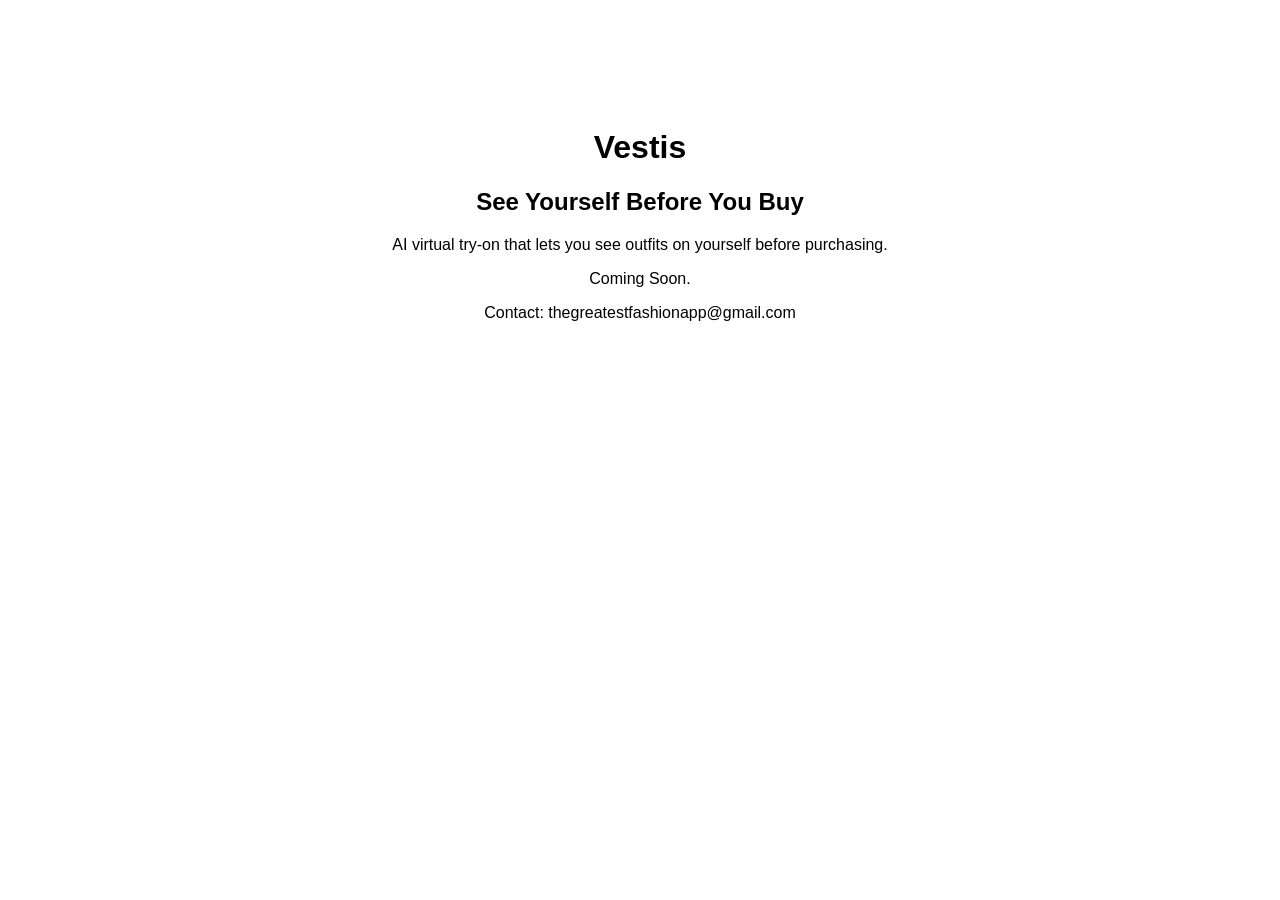
==== index.html @ 5dd913bd "Create index.html" ====
<!DOCTYPE html>
<html>
<head>
    <title>Vestis</title>
    <meta charset="UTF-8">
</head>

<body style="font-family: Arial; text-align:center; padding-top:100px;">

<h1>Vestis</h1>

<h2>See Yourself Before You Buy</h2>

<p>
AI virtual try-on that lets you see outfits on yourself before purchasing.
</p>

<p>
Coming Soon.
</p>

<p>
Contact:
thegreatestfashionapp@gmail.com
</p>

</body>
</html>
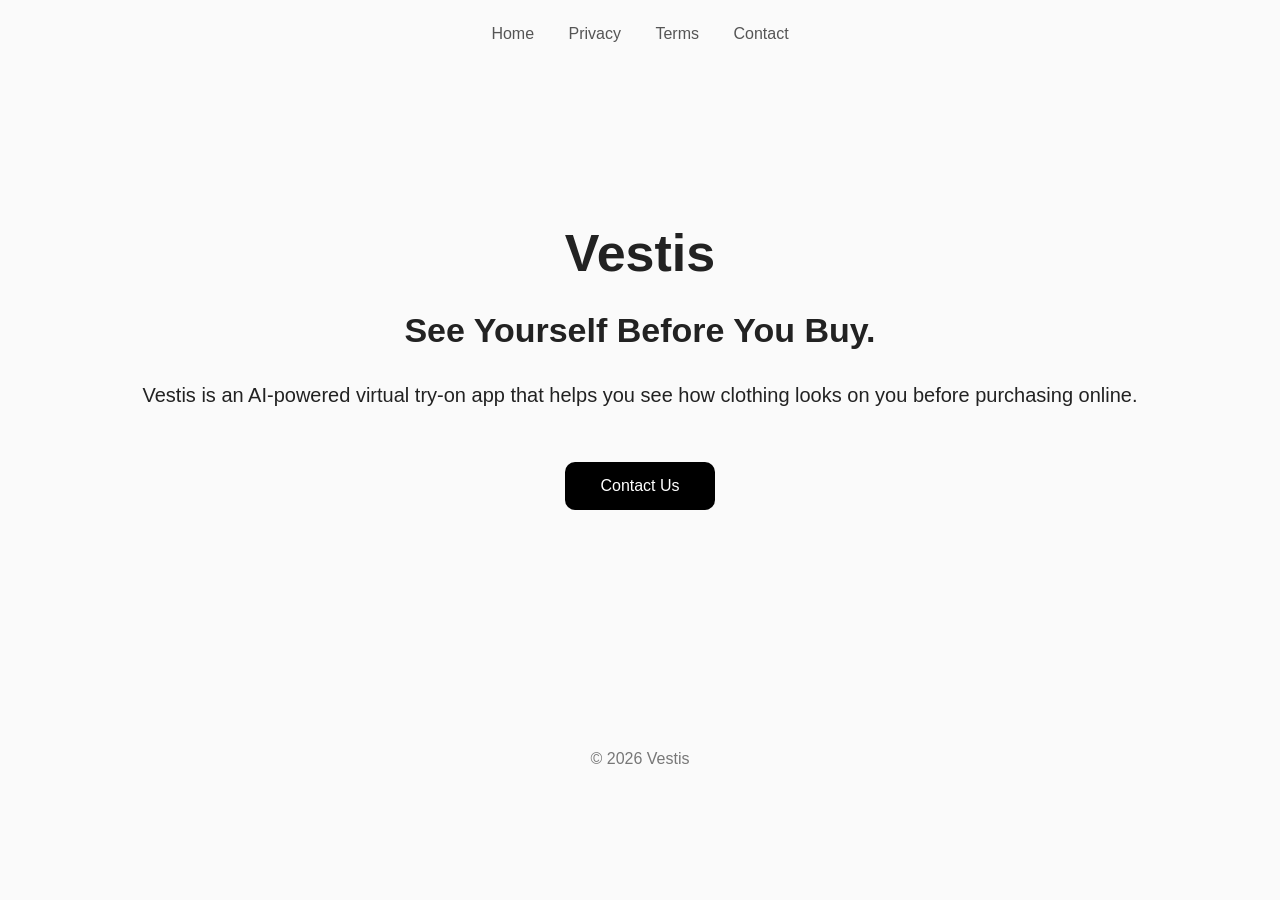
==== commit db393e83: "Update index.html" ====
--- a/index.html
+++ b/index.html
@@ -1,28 +1,58 @@
 <!DOCTYPE html>
 <html>
+
 <head>
-    <title>Vestis</title>
-    <meta charset="UTF-8">
+
+<title>Vestis</title>
+
+<link rel="stylesheet" href="styles.css">
+
+<meta charset="UTF-8">
+
+<meta name="viewport" content="width=device-width, initial-scale=1">
+
 </head>
 
-<body style="font-family: Arial; text-align:center; padding-top:100px;">
+<body>
+
+<nav>
+
+<a href="index.html">Home</a>
+
+<a href="privacy.html">Privacy</a>
+
+<a href="terms.html">Terms</a>
+
+<a href="contact.html">Contact</a>
+
+</nav>
+
+<div class="hero">
 
 <h1>Vestis</h1>
 
-<h2>See Yourself Before You Buy</h2>
+<h2>See Yourself Before You Buy.</h2>
 
 <p>
-AI virtual try-on that lets you see outfits on yourself before purchasing.
+
+Vestis is an AI-powered virtual try-on app that helps you see how clothing looks on you before purchasing online.
+
 </p>
 
-<p>
-Coming Soon.
-</p>
+<a class="button" href="mailto:thegreatestfashionapp@gmail.com">
 
-<p>
-Contact:
-thegreatestfashionapp@gmail.com
-</p>
+Contact Us
+
+</a>
+
+</div>
+
+<footer>
+
+© 2026 Vestis
+
+</footer>
 
 </body>
+
 </html>
--- a/styles.css
+++ b/styles.css
@@ -0,0 +1,59 @@
+body{
+    margin:0;
+    font-family:Arial, Helvetica, sans-serif;
+    background:#fafafa;
+    color:#222;
+}
+
+.container{
+    max-width:900px;
+    margin:auto;
+    padding:60px 30px;
+}
+
+h1{
+    font-size:52px;
+    margin-bottom:10px;
+}
+
+h2{
+    font-size:34px;
+}
+
+p{
+    font-size:20px;
+    line-height:1.7;
+}
+
+.hero{
+    text-align:center;
+    padding:120px 20px;
+}
+
+.button{
+    display:inline-block;
+    margin-top:30px;
+    padding:15px 35px;
+    background:black;
+    color:white;
+    text-decoration:none;
+    border-radius:10px;
+}
+
+nav{
+    text-align:center;
+    padding:25px;
+}
+
+nav a{
+    margin:15px;
+    color:#555;
+    text-decoration:none;
+}
+
+footer{
+    text-align:center;
+    margin-top:80px;
+    padding:40px;
+    color:#777;
+}
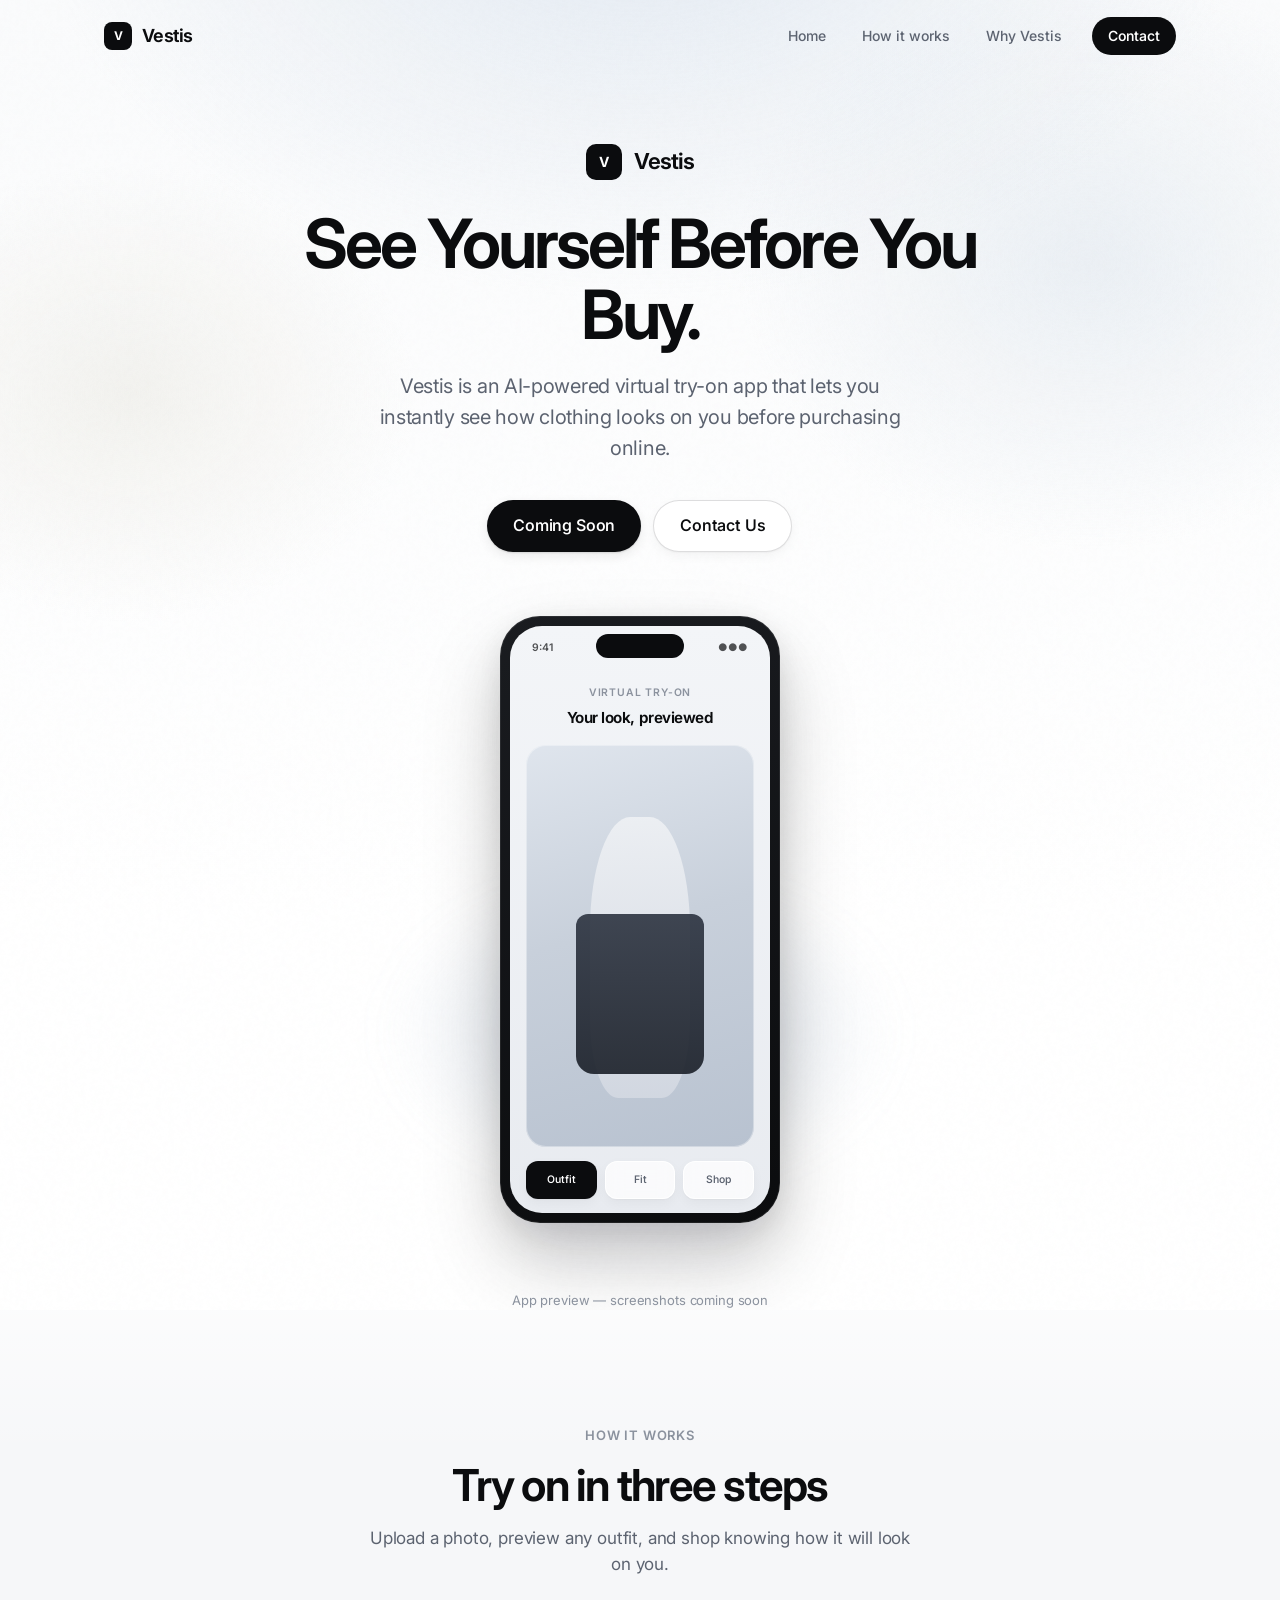
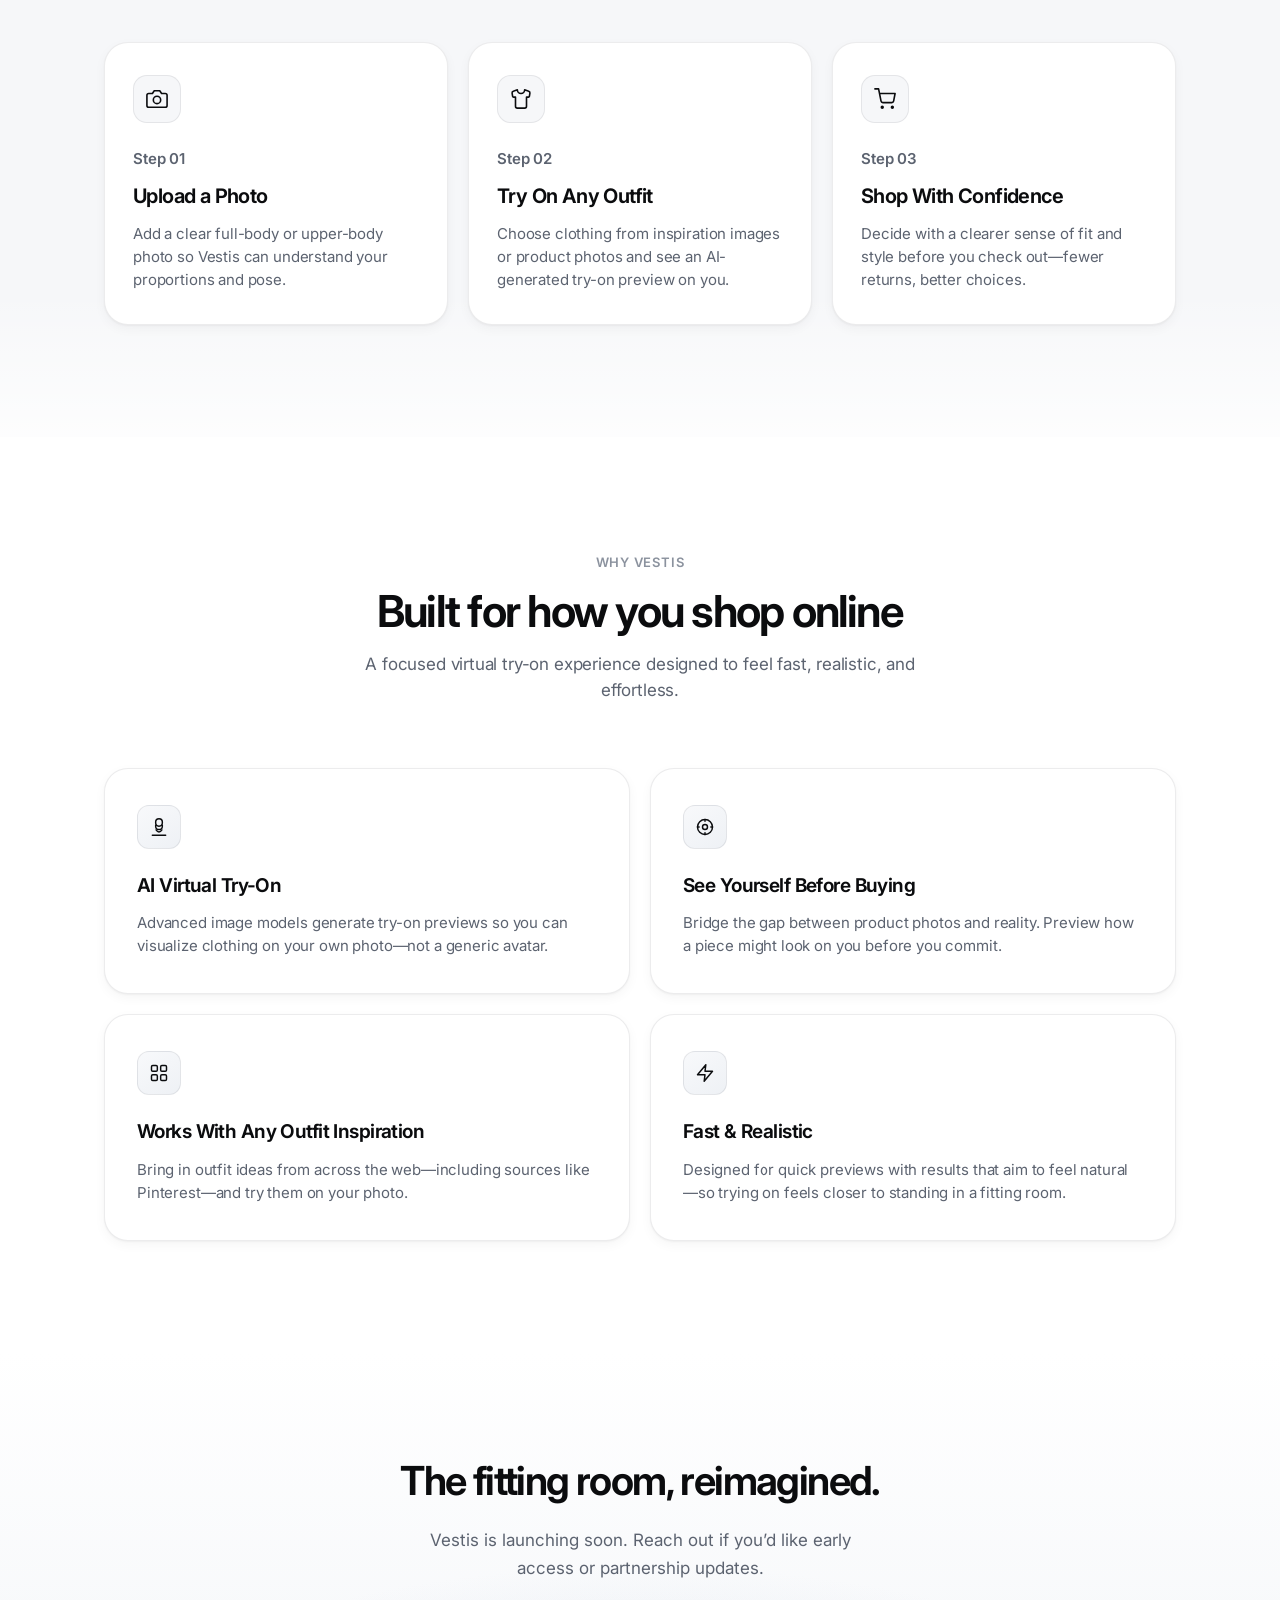
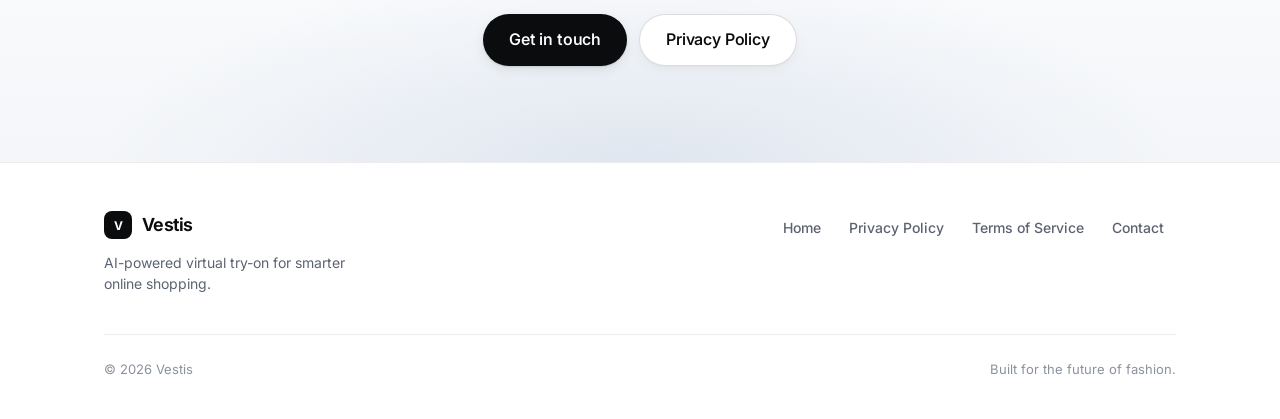
==== commit 4d563192: "update" ====
--- a/index.html
+++ b/index.html
@@ -1,58 +1,253 @@
 <!DOCTYPE html>
-<html>
-
+<html lang="en">
 <head>
-
-<title>Vestis</title>
-
-<link rel="stylesheet" href="styles.css">
-
-<meta charset="UTF-8">
-
-<meta name="viewport" content="width=device-width, initial-scale=1">
-
+  <meta charset="UTF-8">
+  <meta name="viewport" content="width=device-width, initial-scale=1.0">
+  <title>Vestis — AI Virtual Try-On</title>
+  <meta name="description" content="Vestis is an AI-powered virtual try-on app that lets you instantly see how clothing looks on you before purchasing online.">
+  <meta name="theme-color" content="#ffffff">
+  <link rel="canonical" href="https://isaacbwoolford.github.io/vestis.github.io/">
+
+  <meta property="og:type" content="website">
+  <meta property="og:site_name" content="Vestis">
+  <meta property="og:title" content="Vestis — AI Virtual Try-On">
+  <meta property="og:description" content="See yourself before you buy. Vestis uses AI to show how clothing looks on you before you purchase online.">
+  <meta property="og:url" content="https://isaacbwoolford.github.io/vestis.github.io/">
+  <meta property="og:image" content="https://isaacbwoolford.github.io/vestis.github.io/assets/og-image.png">
+
+  <meta name="twitter:card" content="summary_large_image">
+  <meta name="twitter:title" content="Vestis — AI Virtual Try-On">
+  <meta name="twitter:description" content="See yourself before you buy. AI-powered virtual try-on for online shopping.">
+  <meta name="twitter:image" content="https://isaacbwoolford.github.io/vestis.github.io/assets/og-image.png">
+
+  <link rel="icon" href="favicon.ico" sizes="any">
+  <link rel="icon" type="image/png" href="assets/favicon-32.png" sizes="32x32">
+  <link rel="apple-touch-icon" href="assets/favicon-32.png">
+
+  <link rel="preconnect" href="https://fonts.googleapis.com">
+  <link rel="preconnect" href="https://fonts.gstatic.com" crossorigin>
+  <link href="https://fonts.googleapis.com/css2?family=Inter:opsz,wght@14..32,400..700&display=swap" rel="stylesheet">
+  <link rel="stylesheet" href="styles.css">
 </head>
-
 <body>
-
-<nav>
-
-<a href="index.html">Home</a>
-
-<a href="privacy.html">Privacy</a>
-
-<a href="terms.html">Terms</a>
-
-<a href="contact.html">Contact</a>
-
-</nav>
-
-<div class="hero">
-
-<h1>Vestis</h1>
-
-<h2>See Yourself Before You Buy.</h2>
-
-<p>
-
-Vestis is an AI-powered virtual try-on app that helps you see how clothing looks on you before purchasing online.
-
-</p>
-
-<a class="button" href="mailto:thegreatestfashionapp@gmail.com">
-
-Contact Us
-
-</a>
-
-</div>
-
-<footer>
-
-© 2026 Vestis
-
-</footer>
-
+  <a class="sr-only" href="#main">Skip to content</a>
+
+  <header class="site-header" id="site-header">
+    <div class="container nav">
+      <a class="logo" href="index.html" aria-label="Vestis home">
+        <span class="logo-mark" aria-hidden="true">V</span>
+        <span>Vestis</span>
+      </a>
+
+      <button class="nav-toggle" type="button" aria-label="Open menu" aria-expanded="false" aria-controls="primary-nav">
+        <span class="nav-toggle-icon" aria-hidden="true">
+          <span></span>
+          <span></span>
+          <span></span>
+        </span>
+      </button>
+
+      <nav class="nav-links" id="primary-nav" aria-label="Primary">
+        <a href="index.html" aria-current="page">Home</a>
+        <a href="#how-it-works">How it works</a>
+        <a href="#why-vestis">Why Vestis</a>
+        <a href="contact.html" class="nav-cta">Contact</a>
+      </nav>
+    </div>
+  </header>
+
+  <main id="main">
+    <section class="hero" aria-labelledby="hero-heading">
+      <div class="hero-atmosphere" aria-hidden="true"></div>
+      <div class="container">
+        <div class="hero-content">
+          <div class="brand-lockup">
+            <span class="logo-mark" aria-hidden="true">V</span>
+            <span class="brand-name">Vestis</span>
+          </div>
+          <h1 id="hero-heading" class="hero-title">See Yourself Before You Buy.</h1>
+          <p class="hero-subtitle">
+            Vestis is an AI-powered virtual try-on app that lets you instantly see how clothing looks on you before purchasing online.
+          </p>
+          <div class="hero-actions">
+            <a class="btn btn-primary btn-lg" href="#coming-soon">Coming Soon</a>
+            <a class="btn btn-secondary btn-lg" href="contact.html">Contact Us</a>
+          </div>
+        </div>
+
+        <div class="phone-section" id="coming-soon">
+          <div class="phone-glow" aria-hidden="true"></div>
+          <div class="phone-frame" role="img" aria-label="Vestis app phone mockup placeholder for future screenshots">
+            <div class="phone-notch" aria-hidden="true"></div>
+            <div class="phone-screen">
+              <div class="phone-status" aria-hidden="true">
+                <span>9:41</span>
+                <span>●●●</span>
+              </div>
+              <div class="phone-app" aria-hidden="true">
+                <div class="phone-app-header">
+                  <span>Virtual Try-On</span>
+                  <strong>Your look, previewed</strong>
+                </div>
+                <div class="try-on-stage"></div>
+                <div class="phone-chips">
+                  <div class="phone-chip is-active">Outfit</div>
+                  <div class="phone-chip">Fit</div>
+                  <div class="phone-chip">Shop</div>
+                </div>
+              </div>
+            </div>
+          </div>
+          <p class="phone-placeholder-note">App preview — screenshots coming soon</p>
+        </div>
+      </div>
+    </section>
+
+    <section class="section section-muted" id="how-it-works" aria-labelledby="how-heading">
+      <div class="container">
+        <header class="section-header reveal">
+          <p class="section-eyebrow">How it works</p>
+          <h2 id="how-heading" class="section-title">Try on in three steps</h2>
+          <p class="section-desc">Upload a photo, preview any outfit, and shop knowing how it will look on you.</p>
+        </header>
+
+        <div class="steps-grid">
+          <article class="step-card reveal reveal-delay-1">
+            <div class="step-icon" aria-hidden="true">
+              <svg viewBox="0 0 24 24" fill="none" stroke="currentColor" stroke-width="1.75" stroke-linecap="round" stroke-linejoin="round">
+                <path d="M23 19a2 2 0 0 1-2 2H3a2 2 0 0 1-2-2V8a2 2 0 0 1 2-2h4l2-3h6l2 3h4a2 2 0 0 1 2 2z"/>
+                <circle cx="12" cy="13" r="4"/>
+              </svg>
+            </div>
+            <p class="step-number">Step 01</p>
+            <h3>Upload a Photo</h3>
+            <p>Add a clear full-body or upper-body photo so Vestis can understand your proportions and pose.</p>
+          </article>
+
+          <article class="step-card reveal reveal-delay-2">
+            <div class="step-icon" aria-hidden="true">
+              <svg viewBox="0 0 24 24" fill="none" stroke="currentColor" stroke-width="1.75" stroke-linecap="round" stroke-linejoin="round">
+                <path d="M20.38 3.46 16 2a4 4 0 0 1-8 0L3.62 3.46a2 2 0 0 0-1.34 2.23l.58 3.46a1 1 0 0 0 .99.85H6v10c0 1.1.9 2 2 2h8a2 2 0 0 0 2-2V10h2.15a1 1 0 0 0 .99-.85l.58-3.46a2 2 0 0 0-1.34-2.23z"/>
+              </svg>
+            </div>
+            <p class="step-number">Step 02</p>
+            <h3>Try On Any Outfit</h3>
+            <p>Choose clothing from inspiration images or product photos and see an AI-generated try-on preview on you.</p>
+          </article>
+
+          <article class="step-card reveal reveal-delay-3">
+            <div class="step-icon" aria-hidden="true">
+              <svg viewBox="0 0 24 24" fill="none" stroke="currentColor" stroke-width="1.75" stroke-linecap="round" stroke-linejoin="round">
+                <circle cx="9" cy="21" r="1"/>
+                <circle cx="20" cy="21" r="1"/>
+                <path d="M1 1h4l2.68 13.39a2 2 0 0 0 2 1.61h9.72a2 2 0 0 0 2-1.61L23 6H6"/>
+              </svg>
+            </div>
+            <p class="step-number">Step 03</p>
+            <h3>Shop With Confidence</h3>
+            <p>Decide with a clearer sense of fit and style before you check out—fewer returns, better choices.</p>
+          </article>
+        </div>
+      </div>
+    </section>
+
+    <section class="section" id="why-vestis" aria-labelledby="why-heading">
+      <div class="container">
+        <header class="section-header reveal">
+          <p class="section-eyebrow">Why Vestis</p>
+          <h2 id="why-heading" class="section-title">Built for how you shop online</h2>
+          <p class="section-desc">A focused virtual try-on experience designed to feel fast, realistic, and effortless.</p>
+        </header>
+
+        <div class="features-grid">
+          <article class="feature-card reveal reveal-delay-1">
+            <div class="feature-icon" aria-hidden="true">
+              <svg viewBox="0 0 24 24" fill="none" stroke="currentColor" stroke-width="1.75" stroke-linecap="round" stroke-linejoin="round">
+                <path d="M12 2a4 4 0 0 1 4 4v1a4 4 0 0 1-8 0V6a4 4 0 0 1 4-4z"/>
+                <path d="M16 10v1a4 4 0 0 1-8 0v-1"/>
+                <path d="M8.5 15.5c.8 1.3 2 2.5 3.5 2.5s2.7-1.2 3.5-2.5"/>
+                <path d="M4 22h16"/>
+              </svg>
+            </div>
+            <h3>AI Virtual Try-On</h3>
+            <p>Advanced image models generate try-on previews so you can visualize clothing on your own photo—not a generic avatar.</p>
+          </article>
+
+          <article class="feature-card reveal reveal-delay-2">
+            <div class="feature-icon" aria-hidden="true">
+              <svg viewBox="0 0 24 24" fill="none" stroke="currentColor" stroke-width="1.75" stroke-linecap="round" stroke-linejoin="round">
+                <circle cx="12" cy="12" r="9"/>
+                <circle cx="12" cy="12" r="3"/>
+                <path d="M12 3v2M12 19v2M3 12h2M19 12h2"/>
+              </svg>
+            </div>
+            <h3>See Yourself Before Buying</h3>
+            <p>Bridge the gap between product photos and reality. Preview how a piece might look on you before you commit.</p>
+          </article>
+
+          <article class="feature-card reveal reveal-delay-3">
+            <div class="feature-icon" aria-hidden="true">
+              <svg viewBox="0 0 24 24" fill="none" stroke="currentColor" stroke-width="1.75" stroke-linecap="round" stroke-linejoin="round">
+                <rect x="3" y="3" width="7" height="7" rx="1.5"/>
+                <rect x="14" y="3" width="7" height="7" rx="1.5"/>
+                <rect x="3" y="14" width="7" height="7" rx="1.5"/>
+                <rect x="14" y="14" width="7" height="7" rx="1.5"/>
+              </svg>
+            </div>
+            <h3>Works With Any Outfit Inspiration</h3>
+            <p>Bring in outfit ideas from across the web—including sources like Pinterest—and try them on your photo.</p>
+          </article>
+
+          <article class="feature-card reveal reveal-delay-4">
+            <div class="feature-icon" aria-hidden="true">
+              <svg viewBox="0 0 24 24" fill="none" stroke="currentColor" stroke-width="1.75" stroke-linecap="round" stroke-linejoin="round">
+                <path d="M13 2 3 14h9l-1 8 10-12h-9l1-8z"/>
+              </svg>
+            </div>
+            <h3>Fast &amp; Realistic</h3>
+            <p>Designed for quick previews with results that aim to feel natural—so trying on feels closer to standing in a fitting room.</p>
+          </article>
+        </div>
+      </div>
+    </section>
+
+    <section class="cta-band" aria-labelledby="cta-heading">
+      <div class="cta-band-bg" aria-hidden="true"></div>
+      <div class="container reveal">
+        <h2 id="cta-heading">The fitting room, reimagined.</h2>
+        <p>Vestis is launching soon. Reach out if you’d like early access or partnership updates.</p>
+        <div class="hero-actions">
+          <a class="btn btn-primary btn-lg" href="contact.html">Get in touch</a>
+          <a class="btn btn-secondary btn-lg" href="privacy.html">Privacy Policy</a>
+        </div>
+      </div>
+    </section>
+  </main>
+
+  <footer class="site-footer">
+    <div class="container">
+      <div class="footer-inner">
+        <div class="footer-brand">
+          <a class="logo" href="index.html" aria-label="Vestis home">
+            <span class="logo-mark" aria-hidden="true">V</span>
+            <span>Vestis</span>
+          </a>
+          <p>AI-powered virtual try-on for smarter online shopping.</p>
+        </div>
+        <nav class="footer-nav" aria-label="Footer">
+          <a href="index.html">Home</a>
+          <a href="privacy.html">Privacy Policy</a>
+          <a href="terms.html">Terms of Service</a>
+          <a href="contact.html">Contact</a>
+        </nav>
+      </div>
+      <div class="footer-bottom">
+        <p>© 2026 Vestis</p>
+        <p>Built for the future of fashion.</p>
+      </div>
+    </div>
+  </footer>
+
+  <script src="script.js" defer></script>
 </body>
-
 </html>
--- a/styles.css
+++ b/styles.css
@@ -1,59 +1,1192 @@
-body{
-    margin:0;
-    font-family:Arial, Helvetica, sans-serif;
-    background:#fafafa;
-    color:#222;
-}
-
-.container{
-    max-width:900px;
-    margin:auto;
-    padding:60px 30px;
-}
-
-h1{
-    font-size:52px;
-    margin-bottom:10px;
-}
-
-h2{
-    font-size:34px;
-}
-
-p{
-    font-size:20px;
-    line-height:1.7;
-}
-
-.hero{
-    text-align:center;
-    padding:120px 20px;
-}
-
-.button{
-    display:inline-block;
-    margin-top:30px;
-    padding:15px 35px;
-    background:black;
-    color:white;
-    text-decoration:none;
-    border-radius:10px;
-}
-
-nav{
-    text-align:center;
-    padding:25px;
-}
-
-nav a{
-    margin:15px;
-    color:#555;
-    text-decoration:none;
-}
-
-footer{
-    text-align:center;
-    margin-top:80px;
-    padding:40px;
-    color:#777;
-}
+/* ============================================
+   Vestis — Design System
+   ============================================ */
+
+:root {
+  --bg: #ffffff;
+  --bg-subtle: #f6f7f9;
+  --bg-muted: #eef0f3;
+  --bg-elevated: #ffffff;
+  --text: #0b0c0e;
+  --text-secondary: #5c6370;
+  --text-tertiary: #8b929e;
+  --border: rgba(15, 18, 25, 0.08);
+  --border-strong: rgba(15, 18, 25, 0.14);
+  --accent: #0b0c0e;
+  --accent-hover: #2a2d35;
+  --shadow-sm: 0 1px 2px rgba(15, 18, 25, 0.04), 0 4px 12px rgba(15, 18, 25, 0.04);
+  --shadow-md: 0 4px 16px rgba(15, 18, 25, 0.06), 0 12px 40px rgba(15, 18, 25, 0.06);
+  --shadow-lg: 0 8px 30px rgba(15, 18, 25, 0.08), 0 24px 64px rgba(15, 18, 25, 0.08);
+  --radius-sm: 10px;
+  --radius-md: 16px;
+  --radius-lg: 24px;
+  --radius-xl: 32px;
+  --font: "Inter", -apple-system, BlinkMacSystemFont, "Segoe UI", sans-serif;
+  --max-width: 1120px;
+  --nav-height: 72px;
+  --ease: cubic-bezier(0.22, 1, 0.36, 1);
+  --ease-out: cubic-bezier(0.16, 1, 0.3, 1);
+}
+
+*,
+*::before,
+*::after {
+  box-sizing: border-box;
+  margin: 0;
+  padding: 0;
+}
+
+html {
+  scroll-behavior: smooth;
+  -webkit-text-size-adjust: 100%;
+}
+
+body {
+  font-family: var(--font);
+  font-size: 16px;
+  line-height: 1.6;
+  color: var(--text);
+  background: var(--bg);
+  -webkit-font-smoothing: antialiased;
+  -moz-osx-font-smoothing: grayscale;
+  overflow-x: hidden;
+}
+
+img,
+svg {
+  display: block;
+  max-width: 100%;
+}
+
+a {
+  color: inherit;
+  text-decoration: none;
+}
+
+button {
+  font-family: inherit;
+  cursor: pointer;
+  border: none;
+  background: none;
+}
+
+ul,
+ol {
+  list-style: none;
+}
+
+.container {
+  width: 100%;
+  max-width: var(--max-width);
+  margin: 0 auto;
+  padding: 0 24px;
+}
+
+.sr-only {
+  position: absolute;
+  width: 1px;
+  height: 1px;
+  padding: 0;
+  margin: -1px;
+  overflow: hidden;
+  clip: rect(0, 0, 0, 0);
+  white-space: nowrap;
+  border: 0;
+}
+
+/* ============================================
+   Navigation
+   ============================================ */
+
+.site-header {
+  position: fixed;
+  top: 0;
+  left: 0;
+  right: 0;
+  z-index: 100;
+  height: var(--nav-height);
+  transition: background 0.35s var(--ease), box-shadow 0.35s var(--ease), backdrop-filter 0.35s var(--ease);
+}
+
+.site-header.is-scrolled {
+  background: rgba(255, 255, 255, 0.78);
+  backdrop-filter: saturate(180%) blur(20px);
+  -webkit-backdrop-filter: saturate(180%) blur(20px);
+  box-shadow: 0 1px 0 var(--border);
+}
+
+.nav {
+  display: flex;
+  align-items: center;
+  justify-content: space-between;
+  height: var(--nav-height);
+}
+
+.logo {
+  display: inline-flex;
+  align-items: center;
+  gap: 10px;
+  font-weight: 650;
+  font-size: 1.125rem;
+  letter-spacing: -0.03em;
+  color: var(--text);
+  transition: opacity 0.2s ease;
+}
+
+.logo:hover {
+  opacity: 0.7;
+}
+
+.logo-mark {
+  width: 28px;
+  height: 28px;
+  border-radius: 8px;
+  background: var(--text);
+  color: #fff;
+  display: grid;
+  place-items: center;
+  font-size: 0.75rem;
+  font-weight: 700;
+  letter-spacing: -0.04em;
+}
+
+.nav-links {
+  display: flex;
+  align-items: center;
+  gap: 8px;
+}
+
+.nav-links a {
+  font-size: 0.875rem;
+  font-weight: 500;
+  color: var(--text-secondary);
+  padding: 8px 14px;
+  border-radius: 999px;
+  transition: color 0.2s ease, background 0.2s ease;
+}
+
+.nav-links a:hover,
+.nav-links a:focus-visible {
+  color: var(--text);
+  background: var(--bg-subtle);
+  outline: none;
+}
+
+.nav-cta {
+  display: inline-flex;
+  align-items: center;
+  margin-left: 8px;
+  padding: 8px 16px !important;
+  background: var(--text) !important;
+  color: #fff !important;
+  border-radius: 999px !important;
+  font-weight: 550 !important;
+}
+
+.nav-cta:hover,
+.nav-cta:focus-visible {
+  background: var(--accent-hover) !important;
+  color: #fff !important;
+}
+
+.nav-toggle {
+  display: none;
+  width: 44px;
+  height: 44px;
+  align-items: center;
+  justify-content: center;
+  border-radius: 10px;
+  color: var(--text);
+  transition: background 0.2s ease;
+}
+
+.nav-toggle:hover,
+.nav-toggle:focus-visible {
+  background: var(--bg-subtle);
+  outline: none;
+}
+
+.nav-toggle-icon {
+  width: 18px;
+  height: 12px;
+  position: relative;
+}
+
+.nav-toggle-icon span {
+  position: absolute;
+  left: 0;
+  right: 0;
+  height: 1.5px;
+  background: currentColor;
+  border-radius: 2px;
+  transition: transform 0.3s var(--ease), opacity 0.2s ease, top 0.3s var(--ease);
+}
+
+.nav-toggle-icon span:nth-child(1) { top: 0; }
+.nav-toggle-icon span:nth-child(2) { top: 5px; }
+.nav-toggle-icon span:nth-child(3) { top: 10px; }
+
+.nav-open .nav-toggle-icon span:nth-child(1) {
+  top: 5px;
+  transform: rotate(45deg);
+}
+
+.nav-open .nav-toggle-icon span:nth-child(2) {
+  opacity: 0;
+}
+
+.nav-open .nav-toggle-icon span:nth-child(3) {
+  top: 5px;
+  transform: rotate(-45deg);
+}
+
+/* ============================================
+   Buttons
+   ============================================ */
+
+.btn {
+  display: inline-flex;
+  align-items: center;
+  justify-content: center;
+  gap: 8px;
+  min-height: 48px;
+  padding: 0 22px;
+  font-size: 0.9375rem;
+  font-weight: 550;
+  letter-spacing: -0.01em;
+  border-radius: 999px;
+  transition: transform 0.25s var(--ease), background 0.25s ease, box-shadow 0.25s ease, color 0.25s ease, border-color 0.25s ease;
+  will-change: transform;
+}
+
+.btn:focus-visible {
+  outline: 2px solid var(--text);
+  outline-offset: 3px;
+}
+
+.btn:active {
+  transform: scale(0.98);
+}
+
+.btn-primary {
+  background: var(--text);
+  color: #fff;
+  box-shadow: 0 1px 2px rgba(0, 0, 0, 0.12), 0 4px 12px rgba(0, 0, 0, 0.08);
+}
+
+.btn-primary:hover {
+  background: var(--accent-hover);
+  box-shadow: 0 2px 8px rgba(0, 0, 0, 0.14), 0 8px 24px rgba(0, 0, 0, 0.1);
+  transform: translateY(-1px);
+}
+
+.btn-secondary {
+  background: var(--bg);
+  color: var(--text);
+  border: 1px solid var(--border-strong);
+  box-shadow: var(--shadow-sm);
+}
+
+.btn-secondary:hover {
+  background: var(--bg-subtle);
+  border-color: rgba(15, 18, 25, 0.2);
+  transform: translateY(-1px);
+}
+
+.btn-lg {
+  min-height: 52px;
+  padding: 0 26px;
+  font-size: 1rem;
+}
+
+/* ============================================
+   Hero
+   ============================================ */
+
+.hero {
+  position: relative;
+  padding: calc(var(--nav-height) + 72px) 0 48px;
+  overflow: hidden;
+}
+
+.hero-atmosphere {
+  position: absolute;
+  inset: 0;
+  pointer-events: none;
+  background:
+    radial-gradient(ellipse 80% 55% at 50% -10%, rgba(180, 198, 220, 0.35), transparent 60%),
+    radial-gradient(ellipse 50% 40% at 85% 20%, rgba(210, 220, 230, 0.4), transparent 55%),
+    radial-gradient(ellipse 45% 35% at 10% 30%, rgba(230, 228, 220, 0.45), transparent 50%),
+    linear-gradient(180deg, #fafbfc 0%, #ffffff 70%);
+}
+
+.hero-atmosphere::after {
+  content: "";
+  position: absolute;
+  inset: 0;
+  background-image: url("data:image/svg+xml,%3Csvg viewBox='0 0 256 256' xmlns='http://www.w3.org/2000/svg'%3E%3Cfilter id='n'%3E%3CfeTurbulence type='fractalNoise' baseFrequency='0.85' numOctaves='4' stitchTiles='stitch'/%3E%3C/filter%3E%3Crect width='100%25' height='100%25' filter='url(%23n)' opacity='0.04'/%3E%3C/svg%3E");
+  opacity: 0.4;
+  mix-blend-mode: multiply;
+}
+
+.hero-content {
+  position: relative;
+  text-align: center;
+  max-width: 780px;
+  margin: 0 auto;
+}
+
+.brand-lockup {
+  display: inline-flex;
+  align-items: center;
+  gap: 12px;
+  margin-bottom: 28px;
+  opacity: 0;
+  animation: fadeUp 0.9s var(--ease-out) 0.05s forwards;
+}
+
+.brand-lockup .logo-mark {
+  width: 36px;
+  height: 36px;
+  border-radius: 10px;
+  font-size: 0.875rem;
+}
+
+.brand-name {
+  font-size: 1.375rem;
+  font-weight: 650;
+  letter-spacing: -0.04em;
+}
+
+.hero-title {
+  font-size: clamp(2.5rem, 6.5vw, 4.25rem);
+  font-weight: 650;
+  letter-spacing: -0.045em;
+  line-height: 1.05;
+  color: var(--text);
+  margin-bottom: 20px;
+  opacity: 0;
+  animation: fadeUp 0.9s var(--ease-out) 0.15s forwards;
+}
+
+.hero-subtitle {
+  font-size: clamp(1.0625rem, 2vw, 1.25rem);
+  line-height: 1.55;
+  color: var(--text-secondary);
+  max-width: 560px;
+  margin: 0 auto 36px;
+  font-weight: 400;
+  letter-spacing: -0.015em;
+  opacity: 0;
+  animation: fadeUp 0.9s var(--ease-out) 0.28s forwards;
+}
+
+.hero-actions {
+  display: flex;
+  align-items: center;
+  justify-content: center;
+  gap: 12px;
+  flex-wrap: wrap;
+  opacity: 0;
+  animation: fadeUp 0.9s var(--ease-out) 0.4s forwards;
+}
+
+/* Phone mockup */
+.phone-section {
+  position: relative;
+  padding: 64px 0 40px;
+  display: flex;
+  justify-content: center;
+}
+
+.phone-glow {
+  position: absolute;
+  width: min(520px, 90vw);
+  height: 320px;
+  bottom: 10%;
+  left: 50%;
+  transform: translateX(-50%);
+  background: radial-gradient(ellipse at center, rgba(160, 180, 205, 0.35), transparent 70%);
+  pointer-events: none;
+  filter: blur(20px);
+}
+
+.phone-frame {
+  position: relative;
+  width: min(280px, 72vw);
+  aspect-ratio: 9 / 19.5;
+  border-radius: 40px;
+  background: linear-gradient(160deg, #1a1c20 0%, #0b0c0e 100%);
+  padding: 10px;
+  box-shadow:
+    var(--shadow-lg),
+    0 0 0 1px rgba(255, 255, 255, 0.08) inset,
+    0 40px 80px rgba(15, 18, 25, 0.18);
+  opacity: 0;
+  animation: fadeUpPhone 1.1s var(--ease-out) 0.5s forwards;
+}
+
+.phone-notch {
+  position: absolute;
+  top: 18px;
+  left: 50%;
+  transform: translateX(-50%);
+  width: 88px;
+  height: 24px;
+  background: #0b0c0e;
+  border-radius: 20px;
+  z-index: 3;
+}
+
+.phone-screen {
+  position: relative;
+  width: 100%;
+  height: 100%;
+  border-radius: 32px;
+  overflow: hidden;
+  background:
+    linear-gradient(180deg, #f3f5f8 0%, #e8ebf0 100%);
+}
+
+.phone-status {
+  display: flex;
+  justify-content: space-between;
+  align-items: center;
+  padding: 14px 22px 0;
+  font-size: 0.65rem;
+  font-weight: 600;
+  color: var(--text);
+  opacity: 0.7;
+}
+
+.phone-app {
+  padding: 28px 16px 16px;
+  height: calc(100% - 28px);
+  display: flex;
+  flex-direction: column;
+  gap: 14px;
+}
+
+.phone-app-header {
+  text-align: center;
+}
+
+.phone-app-header span {
+  display: block;
+  font-size: 0.65rem;
+  font-weight: 600;
+  letter-spacing: 0.08em;
+  text-transform: uppercase;
+  color: var(--text-tertiary);
+  margin-bottom: 4px;
+}
+
+.phone-app-header strong {
+  font-size: 0.95rem;
+  font-weight: 650;
+  letter-spacing: -0.03em;
+}
+
+.try-on-stage {
+  flex: 1;
+  border-radius: 20px;
+  background:
+    linear-gradient(165deg, #dfe5ed 0%, #c8d0db 45%, #b8c2d0 100%);
+  position: relative;
+  overflow: hidden;
+  box-shadow: inset 0 0 0 1px rgba(255, 255, 255, 0.35);
+}
+
+.try-on-stage::before {
+  content: "";
+  position: absolute;
+  inset: 18% 28% 12%;
+  background: linear-gradient(180deg, #f0f2f5 0%, #d5dae3 100%);
+  border-radius: 40% 40% 28% 28%;
+  opacity: 0.85;
+}
+
+.try-on-stage::after {
+  content: "";
+  position: absolute;
+  left: 22%;
+  right: 22%;
+  top: 42%;
+  bottom: 18%;
+  background: linear-gradient(180deg, #2c3340 0%, #1a1f28 100%);
+  border-radius: 12px 12px 18px 18px;
+  opacity: 0.9;
+  animation: outfitPulse 4s var(--ease) infinite;
+}
+
+.phone-chips {
+  display: flex;
+  gap: 8px;
+  justify-content: center;
+}
+
+.phone-chip {
+  flex: 1;
+  text-align: center;
+  padding: 10px 8px;
+  border-radius: 12px;
+  background: rgba(255, 255, 255, 0.75);
+  backdrop-filter: blur(8px);
+  border: 1px solid rgba(255, 255, 255, 0.9);
+  font-size: 0.65rem;
+  font-weight: 550;
+  color: var(--text-secondary);
+  box-shadow: var(--shadow-sm);
+}
+
+.phone-chip.is-active {
+  background: var(--text);
+  color: #fff;
+  border-color: transparent;
+}
+
+.phone-placeholder-note {
+  position: absolute;
+  bottom: -48px;
+  left: 50%;
+  transform: translateX(-50%);
+  font-size: 0.8125rem;
+  color: var(--text-tertiary);
+  white-space: nowrap;
+  letter-spacing: -0.01em;
+}
+
+/* ============================================
+   Sections
+   ============================================ */
+
+.section {
+  padding: 112px 0;
+}
+
+.section-muted {
+  background: var(--bg-subtle);
+  position: relative;
+}
+
+.section-muted::before {
+  content: "";
+  position: absolute;
+  inset: 0;
+  background: linear-gradient(180deg, rgba(255, 255, 255, 0.6) 0%, transparent 20%, transparent 80%, rgba(255, 255, 255, 0.8) 100%);
+  pointer-events: none;
+}
+
+.section-header {
+  text-align: center;
+  max-width: 560px;
+  margin: 0 auto 64px;
+  position: relative;
+}
+
+.section-eyebrow {
+  display: inline-block;
+  font-size: 0.8125rem;
+  font-weight: 600;
+  letter-spacing: 0.06em;
+  text-transform: uppercase;
+  color: var(--text-tertiary);
+  margin-bottom: 14px;
+}
+
+.section-title {
+  font-size: clamp(1.875rem, 4vw, 2.75rem);
+  font-weight: 650;
+  letter-spacing: -0.04em;
+  line-height: 1.15;
+  margin-bottom: 14px;
+}
+
+.section-desc {
+  font-size: 1.0625rem;
+  color: var(--text-secondary);
+  letter-spacing: -0.01em;
+  line-height: 1.55;
+}
+
+/* How it works */
+.steps-grid {
+  display: grid;
+  grid-template-columns: repeat(3, 1fr);
+  gap: 20px;
+  position: relative;
+}
+
+.step-card {
+  background: var(--bg-elevated);
+  border: 1px solid var(--border);
+  border-radius: var(--radius-lg);
+  padding: 32px 28px;
+  box-shadow: var(--shadow-sm);
+  transition: transform 0.4s var(--ease), box-shadow 0.4s var(--ease), border-color 0.3s ease;
+}
+
+.step-card:hover {
+  transform: translateY(-4px);
+  box-shadow: var(--shadow-md);
+  border-color: var(--border-strong);
+}
+
+.step-icon {
+  width: 48px;
+  height: 48px;
+  border-radius: 14px;
+  background: var(--bg-subtle);
+  border: 1px solid var(--border);
+  display: grid;
+  place-items: center;
+  margin-bottom: 24px;
+  color: var(--text);
+}
+
+.step-icon svg {
+  width: 22px;
+  height: 22px;
+}
+
+.step-number {
+  font-size: 0.75rem;
+  font-weight: 600;
+  letter-spacing: 0.04em;
+  color: var(--text-tertiary);
+  margin-bottom: 10px;
+}
+
+.step-card h3 {
+  font-size: 1.25rem;
+  font-weight: 650;
+  letter-spacing: -0.03em;
+  margin-bottom: 10px;
+}
+
+.step-card p {
+  font-size: 0.9375rem;
+  color: var(--text-secondary);
+  line-height: 1.55;
+  letter-spacing: -0.01em;
+}
+
+/* Why Vestis */
+.features-grid {
+  display: grid;
+  grid-template-columns: repeat(2, 1fr);
+  gap: 20px;
+  position: relative;
+}
+
+.feature-card {
+  background: var(--bg);
+  border: 1px solid var(--border);
+  border-radius: var(--radius-lg);
+  padding: 36px 32px;
+  box-shadow: var(--shadow-sm);
+  transition: transform 0.4s var(--ease), box-shadow 0.4s var(--ease), border-color 0.3s ease;
+}
+
+.feature-card:hover {
+  transform: translateY(-3px);
+  box-shadow: var(--shadow-md);
+  border-color: var(--border-strong);
+}
+
+.feature-icon {
+  width: 44px;
+  height: 44px;
+  border-radius: 12px;
+  background: linear-gradient(145deg, #f8f9fb, #eef1f5);
+  border: 1px solid var(--border);
+  display: grid;
+  place-items: center;
+  margin-bottom: 22px;
+  color: var(--text);
+}
+
+.feature-icon svg {
+  width: 20px;
+  height: 20px;
+}
+
+.feature-card h3 {
+  font-size: 1.1875rem;
+  font-weight: 650;
+  letter-spacing: -0.03em;
+  margin-bottom: 10px;
+}
+
+.feature-card p {
+  font-size: 0.9375rem;
+  color: var(--text-secondary);
+  line-height: 1.55;
+  letter-spacing: -0.01em;
+}
+
+/* CTA band */
+.cta-band {
+  padding: 96px 0;
+  text-align: center;
+  position: relative;
+  overflow: hidden;
+}
+
+.cta-band-bg {
+  position: absolute;
+  inset: 0;
+  background:
+    radial-gradient(ellipse 70% 80% at 50% 100%, rgba(170, 190, 215, 0.28), transparent 60%),
+    linear-gradient(180deg, #ffffff 0%, #f4f6f9 100%);
+  pointer-events: none;
+}
+
+.cta-band .container {
+  position: relative;
+}
+
+.cta-band h2 {
+  font-size: clamp(1.875rem, 4vw, 2.5rem);
+  font-weight: 650;
+  letter-spacing: -0.04em;
+  margin-bottom: 14px;
+}
+
+.cta-band p {
+  font-size: 1.0625rem;
+  color: var(--text-secondary);
+  max-width: 440px;
+  margin: 0 auto 32px;
+}
+
+/* ============================================
+   Footer
+   ============================================ */
+
+.site-footer {
+  border-top: 1px solid var(--border);
+  padding: 48px 0 40px;
+  background: var(--bg);
+}
+
+.footer-inner {
+  display: flex;
+  align-items: flex-start;
+  justify-content: space-between;
+  gap: 40px;
+  flex-wrap: wrap;
+}
+
+.footer-brand {
+  max-width: 280px;
+}
+
+.footer-brand .logo {
+  margin-bottom: 12px;
+}
+
+.footer-brand p {
+  font-size: 0.875rem;
+  color: var(--text-secondary);
+  line-height: 1.5;
+}
+
+.footer-nav {
+  display: flex;
+  flex-wrap: wrap;
+  gap: 8px 4px;
+}
+
+.footer-nav a {
+  font-size: 0.875rem;
+  font-weight: 500;
+  color: var(--text-secondary);
+  padding: 6px 12px;
+  border-radius: 8px;
+  transition: color 0.2s ease, background 0.2s ease;
+}
+
+.footer-nav a:hover,
+.footer-nav a:focus-visible {
+  color: var(--text);
+  background: var(--bg-subtle);
+  outline: none;
+}
+
+.footer-bottom {
+  margin-top: 40px;
+  padding-top: 24px;
+  border-top: 1px solid var(--border);
+  display: flex;
+  justify-content: space-between;
+  align-items: center;
+  gap: 16px;
+  flex-wrap: wrap;
+}
+
+.footer-bottom p {
+  font-size: 0.8125rem;
+  color: var(--text-tertiary);
+}
+
+/* ============================================
+   Legal / Contact pages
+   ============================================ */
+
+.page-hero {
+  padding: calc(var(--nav-height) + 64px) 0 48px;
+  background:
+    radial-gradient(ellipse 70% 60% at 50% 0%, rgba(180, 198, 220, 0.22), transparent 65%),
+    linear-gradient(180deg, #fafbfc 0%, #ffffff 100%);
+  border-bottom: 1px solid var(--border);
+}
+
+.page-hero h1 {
+  font-size: clamp(2rem, 4.5vw, 3rem);
+  font-weight: 650;
+  letter-spacing: -0.04em;
+  line-height: 1.1;
+  margin-bottom: 12px;
+}
+
+.page-hero p {
+  font-size: 1.0625rem;
+  color: var(--text-secondary);
+  max-width: 520px;
+}
+
+.legal-content {
+  padding: 64px 0 96px;
+}
+
+.legal-content .prose {
+  max-width: 720px;
+}
+
+.prose h2 {
+  font-size: 1.375rem;
+  font-weight: 650;
+  letter-spacing: -0.03em;
+  margin: 40px 0 12px;
+}
+
+.prose h2:first-child {
+  margin-top: 0;
+}
+
+.prose h3 {
+  font-size: 1.0625rem;
+  font-weight: 600;
+  letter-spacing: -0.02em;
+  margin: 28px 0 8px;
+}
+
+.prose p,
+.prose li {
+  font-size: 0.9875rem;
+  color: var(--text-secondary);
+  line-height: 1.7;
+  letter-spacing: -0.01em;
+}
+
+.prose p + p {
+  margin-top: 14px;
+}
+
+.prose ul {
+  margin: 12px 0;
+  padding-left: 0;
+}
+
+.prose li {
+  position: relative;
+  padding-left: 20px;
+  margin-bottom: 8px;
+}
+
+.prose li::before {
+  content: "";
+  position: absolute;
+  left: 0;
+  top: 0.65em;
+  width: 6px;
+  height: 6px;
+  border-radius: 50%;
+  background: var(--text-tertiary);
+}
+
+.prose a {
+  color: var(--text);
+  text-decoration: underline;
+  text-underline-offset: 3px;
+  text-decoration-color: var(--border-strong);
+  transition: text-decoration-color 0.2s ease;
+}
+
+.prose a:hover {
+  text-decoration-color: var(--text);
+}
+
+.prose strong {
+  color: var(--text);
+  font-weight: 600;
+}
+
+.contact-panel {
+  max-width: 560px;
+  margin: 48px auto 96px;
+  background: var(--bg);
+  border: 1px solid var(--border);
+  border-radius: var(--radius-lg);
+  padding: 40px 36px;
+  box-shadow: var(--shadow-sm);
+  text-align: center;
+}
+
+.contact-panel h2 {
+  font-size: 1.25rem;
+  font-weight: 650;
+  letter-spacing: -0.03em;
+  margin-bottom: 10px;
+}
+
+.contact-panel p {
+  font-size: 0.9375rem;
+  color: var(--text-secondary);
+  margin-bottom: 28px;
+  line-height: 1.55;
+}
+
+.contact-email {
+  display: inline-flex;
+  align-items: center;
+  gap: 10px;
+  padding: 14px 22px;
+  background: var(--bg-subtle);
+  border: 1px solid var(--border);
+  border-radius: 999px;
+  font-size: 0.9375rem;
+  font-weight: 550;
+  letter-spacing: -0.01em;
+  color: var(--text);
+  transition: background 0.2s ease, border-color 0.2s ease, transform 0.25s var(--ease);
+}
+
+.contact-email:hover,
+.contact-email:focus-visible {
+  background: var(--bg-muted);
+  border-color: var(--border-strong);
+  transform: translateY(-1px);
+  outline: none;
+}
+
+.contact-email svg {
+  width: 18px;
+  height: 18px;
+  flex-shrink: 0;
+}
+
+/* ============================================
+   Animations
+   ============================================ */
+
+@keyframes fadeUp {
+  from {
+    opacity: 0;
+    transform: translateY(18px);
+  }
+  to {
+    opacity: 1;
+    transform: translateY(0);
+  }
+}
+
+@keyframes fadeUpPhone {
+  from {
+    opacity: 0;
+    transform: translateY(36px) scale(0.96);
+  }
+  to {
+    opacity: 1;
+    transform: translateY(0) scale(1);
+  }
+}
+
+@keyframes outfitPulse {
+  0%, 100% {
+    opacity: 0.88;
+    transform: scaleY(1);
+  }
+  50% {
+    opacity: 1;
+    transform: scaleY(1.02);
+  }
+}
+
+.reveal {
+  opacity: 0;
+  transform: translateY(24px);
+  transition: opacity 0.8s var(--ease-out), transform 0.8s var(--ease-out);
+}
+
+.reveal.is-visible {
+  opacity: 1;
+  transform: translateY(0);
+}
+
+.reveal-delay-1 { transition-delay: 0.08s; }
+.reveal-delay-2 { transition-delay: 0.16s; }
+.reveal-delay-3 { transition-delay: 0.24s; }
+.reveal-delay-4 { transition-delay: 0.32s; }
+
+@media (prefers-reduced-motion: reduce) {
+  html {
+    scroll-behavior: auto;
+  }
+
+  *,
+  *::before,
+  *::after {
+    animation-duration: 0.01ms !important;
+    animation-iteration-count: 1 !important;
+    transition-duration: 0.01ms !important;
+  }
+
+  .reveal {
+    opacity: 1;
+    transform: none;
+  }
+
+  .brand-lockup,
+  .hero-title,
+  .hero-subtitle,
+  .hero-actions,
+  .phone-frame {
+    opacity: 1;
+    animation: none;
+  }
+}
+
+/* ============================================
+   Responsive
+   ============================================ */
+
+@media (max-width: 900px) {
+  .steps-grid {
+    grid-template-columns: 1fr;
+    max-width: 420px;
+    margin: 0 auto;
+  }
+
+  .features-grid {
+    grid-template-columns: 1fr;
+  }
+
+  .section {
+    padding: 88px 0;
+  }
+}
+
+@media (max-width: 768px) {
+  .nav-toggle {
+    display: inline-flex;
+  }
+
+  .nav-links {
+    position: fixed;
+    top: var(--nav-height);
+    left: 0;
+    right: 0;
+    flex-direction: column;
+    align-items: stretch;
+    gap: 4px;
+    padding: 16px 20px 24px;
+    background: rgba(255, 255, 255, 0.96);
+    backdrop-filter: blur(20px);
+    -webkit-backdrop-filter: blur(20px);
+    border-bottom: 1px solid var(--border);
+    box-shadow: var(--shadow-md);
+    transform: translateY(-12px);
+    opacity: 0;
+    visibility: hidden;
+    pointer-events: none;
+    transition: opacity 0.3s var(--ease), transform 0.3s var(--ease), visibility 0.3s;
+  }
+
+  .nav-open .nav-links {
+    opacity: 1;
+    visibility: visible;
+    pointer-events: auto;
+    transform: translateY(0);
+  }
+
+  .nav-links a {
+    padding: 14px 16px;
+    border-radius: 12px;
+  }
+
+  .nav-cta {
+    margin-left: 0 !important;
+    justify-content: center;
+    margin-top: 8px;
+  }
+
+  .hero {
+    padding: calc(var(--nav-height) + 48px) 0 32px;
+  }
+
+  .phone-section {
+    padding: 48px 0 56px;
+  }
+
+  .phone-placeholder-note {
+    bottom: -40px;
+  }
+
+  .footer-inner {
+    flex-direction: column;
+  }
+
+  .footer-nav {
+    gap: 4px;
+  }
+
+  .contact-panel {
+    margin: 32px 16px 72px;
+    padding: 32px 24px;
+  }
+}
+
+@media (max-width: 480px) {
+  .container {
+    padding: 0 20px;
+  }
+
+  .hero-actions {
+    flex-direction: column;
+    width: 100%;
+  }
+
+  .hero-actions .btn {
+    width: 100%;
+  }
+
+  .phone-frame {
+    border-radius: 32px;
+    padding: 8px;
+  }
+
+  .phone-screen {
+    border-radius: 26px;
+  }
+
+  .section-header {
+    margin-bottom: 40px;
+  }
+
+  .step-card,
+  .feature-card {
+    padding: 28px 24px;
+  }
+}
